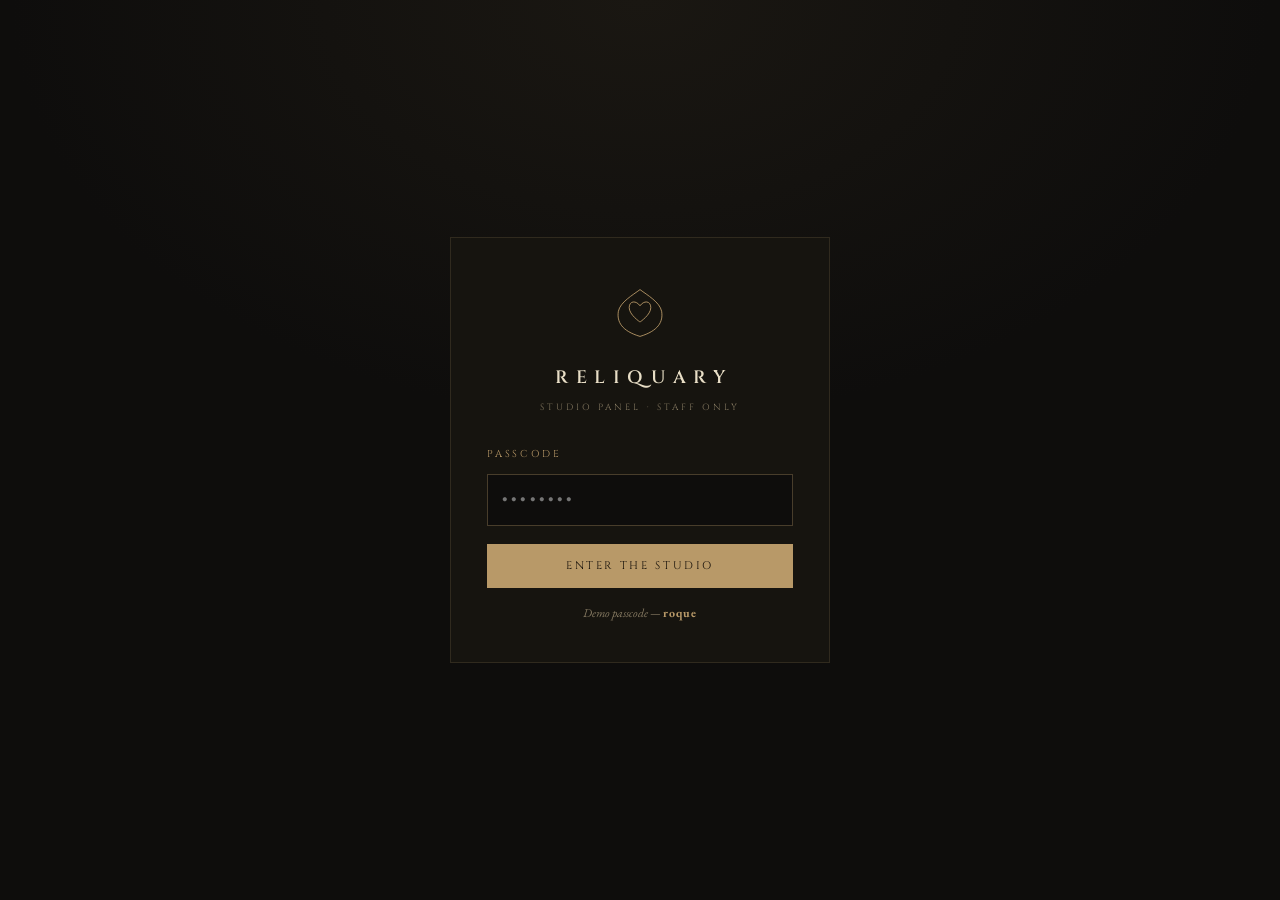
==== admin/index.html @ ed3ef377 "Add the Studio Panel — full back-office admin at /admin/ A complete studio-management dashboard: pas" ====
<!doctype html>
<html lang="en">
<head>
<meta charset="utf-8" />
<meta name="viewport" content="width=device-width,initial-scale=1,viewport-fit=cover" />
<meta name="theme-color" content="#0E0D0C" />
<meta name="robots" content="noindex,nofollow" />
<title>Reliquary · Studio Panel</title>
<link rel="icon" href="../assets/svg/favicon.svg" type="image/svg+xml" />
<link rel="preconnect" href="https://fonts.googleapis.com" crossorigin />
<link rel="preconnect" href="https://fonts.gstatic.com" crossorigin />
<link href="https://fonts.googleapis.com/css2?family=Cinzel:wght@400;500;600;700&family=EB+Garamond:ital,wght@0,400;0,500;1,400&family=Cormorant+Garamond:ital,wght@0,400;0,500;1,400&display=swap" rel="stylesheet" />
<link rel="stylesheet" href="admin.css" />
</head>
<body>

<!-- =========================================================
     LOGIN GATE
========================================================= -->
<div class="gate" id="gate">
  <div class="gate__card">
    <svg class="gate__sigil" viewBox="0 0 60 60" fill="none" stroke="currentColor" stroke-width="1">
      <path d="M30 4 C 38 10, 52 18, 54 28 C 56 40, 50 50, 30 56 C 10 50, 4 40, 6 28 C 8 18, 22 10, 30 4 Z" />
      <path d="M30 22 C 26 16, 18 16, 18 24 C 18 32, 30 40, 30 40 C 30 40, 42 32, 42 24 C 42 16, 34 16, 30 22 Z" />
    </svg>
    <div class="gate__word">RELIQUARY</div>
    <div class="gate__sub">Studio Panel · Staff Only</div>
    <form class="gate__form" id="gateForm">
      <label for="gatePass">Passcode</label>
      <input type="password" id="gatePass" autocomplete="off" placeholder="••••••••" />
      <button type="submit">Enter the Studio</button>
      <p class="gate__err" id="gateErr" hidden>Incorrect passcode.</p>
      <p class="gate__hint">Demo passcode — <strong>roque</strong></p>
    </form>
  </div>
</div>

<!-- =========================================================
     APP SHELL
========================================================= -->
<div class="app" id="app" hidden>

  <aside class="side" id="side">
    <a class="side__brand" href="../index.html">
      <svg viewBox="0 0 60 60" fill="none" stroke="currentColor" stroke-width="1">
        <path d="M30 4 C 38 10, 52 18, 54 28 C 56 40, 50 50, 30 56 C 10 50, 4 40, 6 28 C 8 18, 22 10, 30 4 Z" />
        <path d="M30 22 C 26 16, 18 16, 18 24 C 18 32, 30 40, 30 40 C 30 40, 42 32, 42 24 C 42 16, 34 16, 30 22 Z" />
      </svg>
      <span>RELIQUARY<small>STUDIO PANEL</small></span>
    </a>

    <nav class="side__nav" id="nav">
      <a href="#dashboard" data-view="dashboard">
        <svg viewBox="0 0 24 24" fill="none" stroke="currentColor" stroke-width="1.4"><rect x="3" y="3" width="8" height="8"/><rect x="13" y="3" width="8" height="8"/><rect x="3" y="13" width="8" height="8"/><rect x="13" y="13" width="8" height="8"/></svg>
        <span>Dashboard</span>
      </a>
      <a href="#requests" data-view="requests">
        <svg viewBox="0 0 24 24" fill="none" stroke="currentColor" stroke-width="1.4"><path d="M4 4h16v12H8l-4 4z"/><path d="M8 9h8M8 12h5"/></svg>
        <span>Requests</span><i class="side__count" id="cntRequests"></i>
      </a>
      <a href="#upcoming" data-view="upcoming">
        <svg viewBox="0 0 24 24" fill="none" stroke="currentColor" stroke-width="1.4"><rect x="3" y="5" width="18" height="16"/><path d="M3 9h18M8 3v4M16 3v4"/><circle cx="12" cy="14" r="2.4"/></svg>
        <span>Upcoming</span><i class="side__count" id="cntUpcoming"></i>
      </a>
      <a href="#completed" data-view="completed">
        <svg viewBox="0 0 24 24" fill="none" stroke="currentColor" stroke-width="1.4"><circle cx="12" cy="12" r="9"/><path d="M8 12l3 3 5-6"/></svg>
        <span>Completed</span>
      </a>
      <a href="#calendar" data-view="calendar">
        <svg viewBox="0 0 24 24" fill="none" stroke="currentColor" stroke-width="1.4"><rect x="3" y="5" width="18" height="16"/><path d="M3 10h18M8 3v4M16 3v4M7 14h3v3H7z"/></svg>
        <span>Calendar</span>
      </a>
      <a href="#staff" data-view="staff">
        <svg viewBox="0 0 24 24" fill="none" stroke="currentColor" stroke-width="1.4"><circle cx="9" cy="8" r="3.4"/><path d="M3 20c0-3.5 3-5.5 6-5.5s6 2 6 5.5"/><circle cx="17.5" cy="9" r="2.6"/><path d="M16 14.4c3 .3 5 2.3 5 5.6"/></svg>
        <span>Staff</span>
      </a>
      <a href="#analytics" data-view="analytics">
        <svg viewBox="0 0 24 24" fill="none" stroke="currentColor" stroke-width="1.4"><path d="M4 20V4M4 20h16"/><path d="M8 17v-5M13 17V8M18 17v-8"/></svg>
        <span>Analytics</span>
      </a>
      <a href="#accounting" data-view="accounting">
        <svg viewBox="0 0 24 24" fill="none" stroke="currentColor" stroke-width="1.4"><rect x="4" y="3" width="16" height="18"/><path d="M8 7h8M8 11h8M8 15h5"/></svg>
        <span>Accounting</span>
      </a>
      <a href="#settings" data-view="settings">
        <svg viewBox="0 0 24 24" fill="none" stroke="currentColor" stroke-width="1.4"><circle cx="12" cy="12" r="3.2"/><path d="M12 2v3M12 19v3M2 12h3M19 12h3M5 5l2 2M17 17l2 2M19 5l-2 2M7 17l-2 2"/></svg>
        <span>Settings</span>
      </a>
    </nav>

    <button class="side__out" id="signOut">
      <svg viewBox="0 0 24 24" fill="none" stroke="currentColor" stroke-width="1.4"><path d="M14 4H6v16h8M10 12h10M17 8l4 4-4 4"/></svg>
      <span>Sign out</span>
    </button>
  </aside>

  <div class="main">
    <header class="top">
      <button class="top__menu" id="menuToggle" aria-label="Menu">
        <span></span><span></span><span></span>
      </button>
      <div class="top__titles">
        <h1 id="viewTitle">Dashboard</h1>
        <p id="viewSub">—</p>
      </div>
      <div class="top__meta">
        <span class="top__date" id="topDate">—</span>
        <span class="top__who">Isaac Roque</span>
      </div>
    </header>
    <main class="view" id="view"><!-- rendered by admin.js --></main>
  </div>

  <div class="scrim" id="scrim"></div>
</div>

<script src="admin.js" defer></script>
</body>
</html>
---- admin/admin.css ----
/* =========================================================
   RELIQUARY · Studio Panel — dark back-office
========================================================= */
:root{
  --bg:#0E0D0C;
  --panel:#16140F;
  --raised:#1E1B14;
  --raised-2:#252118;
  --line:rgba(184,153,104,.16);
  --line-strong:rgba(184,153,104,.34);
  --fg:#E8DEC6;
  --fg-mid:#B5A988;
  --fg-mute:#867A62;
  --brass:#B89968;
  --brass-bright:#D6B978;
  --crimson:#B0413F;
  --crimson-deep:#7A1D22;
  --sage:#84976A;
  --gold:#C9A45C;
  --blue:#6F8A9C;

  --display:'Cinzel',serif;
  --italic:'Cormorant Garamond',serif;
  --serif:'EB Garamond',serif;

  --ease:cubic-bezier(.22,.61,.36,1);
  --side-w:248px;
}

*,*::before,*::after{box-sizing:border-box;margin:0;padding:0}
html,body{height:100%}
body{
  font-family:var(--serif);
  font-size:15px;
  background:var(--bg);
  color:var(--fg);
  -webkit-font-smoothing:antialiased;
  line-height:1.5;
}
a{color:inherit;text-decoration:none}
button,input,select,textarea{font:inherit;color:inherit}
button{cursor:pointer;background:none;border:0}
ul,ol{list-style:none}
::selection{background:var(--crimson-deep);color:var(--fg)}
::-webkit-scrollbar{width:10px;height:10px}
::-webkit-scrollbar-track{background:var(--bg)}
::-webkit-scrollbar-thumb{background:var(--raised-2);border:2px solid var(--bg);border-radius:6px}

h1,h2,h3,h4{font-family:var(--display);font-weight:500;letter-spacing:.02em}
.kick{
  font-family:var(--display);font-size:10px;letter-spacing:.3em;
  text-transform:uppercase;color:var(--brass);
}

/* =========================================================
   LOGIN GATE
========================================================= */
.gate{
  position:fixed;inset:0;z-index:100;
  display:grid;place-items:center;
  background:
    radial-gradient(900px 600px at 50% 0%, #1A1712 0%, #0E0D0C 70%),
    var(--bg);
  padding:24px;
}
.gate__card{
  width:min(380px,92vw);
  text-align:center;
  border:1px solid var(--line);
  background:var(--panel);
  padding:48px 36px 40px;
}
.gate__sigil{width:54px;height:54px;color:var(--brass);margin:0 auto 18px}
.gate__word{font-family:var(--display);font-weight:600;letter-spacing:.42em;font-size:18px;padding-left:.42em}
.gate__sub{
  font-family:var(--display);font-size:9px;letter-spacing:.34em;text-transform:uppercase;
  color:var(--fg-mute);margin-top:10px;
}
.gate__form{display:flex;flex-direction:column;gap:12px;margin-top:32px;text-align:left}
.gate__form label{font-family:var(--display);font-size:10px;letter-spacing:.28em;text-transform:uppercase;color:var(--brass)}
.gate__form input{
  padding:13px 14px;background:var(--bg);
  border:1px solid var(--line-strong);
  color:var(--fg);font-size:16px;letter-spacing:.2em;
  transition:border-color .2s var(--ease);
}
.gate__form input:focus{outline:0;border-color:var(--brass)}
.gate__form button{
  margin-top:6px;padding:14px;
  background:var(--brass);color:#161009;
  font-family:var(--display);font-size:11px;letter-spacing:.24em;text-transform:uppercase;
  transition:background .2s var(--ease),transform .2s var(--ease);
}
.gate__form button:hover{background:var(--brass-bright);transform:translateY(-1px)}
.gate__err{color:var(--crimson);font-style:italic;font-size:14px;text-align:center}
.gate__hint{
  text-align:center;color:var(--fg-mute);font-size:12px;font-style:italic;
  margin-top:4px;
}
.gate__hint strong{color:var(--brass);font-style:normal;letter-spacing:.1em}

/* =========================================================
   APP LAYOUT
========================================================= */
.app{display:grid;grid-template-columns:var(--side-w) 1fr;min-height:100vh}

.side{
  background:var(--panel);
  border-right:1px solid var(--line);
  display:flex;flex-direction:column;
  position:sticky;top:0;height:100vh;
  z-index:40;
}
.side__brand{
  display:flex;align-items:center;gap:12px;
  padding:22px 22px 20px;
  border-bottom:1px solid var(--line);
}
.side__brand svg{width:30px;height:30px;color:var(--brass);flex:none}
.side__brand span{
  font-family:var(--display);font-weight:600;letter-spacing:.22em;font-size:14px;
  display:flex;flex-direction:column;gap:3px;
}
.side__brand small{font-size:8px;letter-spacing:.3em;color:var(--fg-mute);font-weight:400}

.side__nav{display:flex;flex-direction:column;padding:14px 12px;gap:2px;flex:1;overflow-y:auto}
.side__nav a{
  display:flex;align-items:center;gap:13px;
  padding:11px 14px;border-radius:3px;
  font-size:14px;color:var(--fg-mid);
  position:relative;
  transition:background .18s var(--ease),color .18s var(--ease);
}
.side__nav a svg{width:18px;height:18px;flex:none;opacity:.8}
.side__nav a:hover{background:var(--raised);color:var(--fg)}
.side__nav a.is-active{background:var(--raised-2);color:var(--fg)}
.side__nav a.is-active::before{
  content:"";position:absolute;left:0;top:8px;bottom:8px;width:2px;background:var(--brass);
}
.side__count{
  margin-left:auto;
  font-family:var(--display);font-style:normal;font-size:10px;
  min-width:20px;height:20px;padding:0 6px;
  display:inline-flex;align-items:center;justify-content:center;
  background:var(--crimson-deep);color:var(--fg);border-radius:999px;
  letter-spacing:.04em;
}
.side__count:empty{display:none}

.side__out{
  display:flex;align-items:center;gap:13px;
  padding:16px 26px;border-top:1px solid var(--line);
  font-size:13px;color:var(--fg-mute);
  transition:color .18s var(--ease);
}
.side__out svg{width:17px;height:17px}
.side__out:hover{color:var(--crimson)}

.main{display:flex;flex-direction:column;min-width:0}

.top{
  display:flex;align-items:center;gap:18px;
  padding:20px 32px;
  border-bottom:1px solid var(--line);
  background:var(--bg);
  position:sticky;top:0;z-index:30;
}
.top__menu{display:none;flex-direction:column;gap:4px;width:30px}
.top__menu span{display:block;height:1.5px;background:var(--fg);width:20px}
.top__titles{flex:1;min-width:0}
.top__titles h1{font-size:24px;letter-spacing:.04em}
.top__titles p{font-size:13px;color:var(--fg-mute);font-style:italic;margin-top:2px}
.top__meta{text-align:right;display:flex;flex-direction:column;gap:3px}
.top__date{font-family:var(--display);font-size:10px;letter-spacing:.2em;color:var(--brass);text-transform:uppercase}
.top__who{font-size:13px;color:var(--fg-mid)}

.view{padding:32px;flex:1;max-width:1380px;width:100%}

.scrim{
  display:none;position:fixed;inset:0;z-index:35;
  background:rgba(0,0,0,.6);backdrop-filter:blur(2px);
}

/* =========================================================
   SHARED COMPONENTS
========================================================= */
.row{display:flex;gap:20px;flex-wrap:wrap}
.section-gap{margin-top:34px}
.muted{color:var(--fg-mute)}
.eyebrow{
  font-family:var(--display);font-size:11px;letter-spacing:.26em;text-transform:uppercase;
  color:var(--brass);margin-bottom:16px;display:flex;align-items:center;gap:12px;
}
.eyebrow::after{content:"";flex:1;height:1px;background:var(--line)}

/* stat tiles */
.stats{display:grid;grid-template-columns:repeat(auto-fit,minmax(190px,1fr));gap:16px}
.stat{
  border:1px solid var(--line);background:var(--panel);
  padding:22px 22px 20px;
  position:relative;overflow:hidden;
}
.stat::after{
  content:"";position:absolute;right:-20px;top:-20px;width:80px;height:80px;
  border:1px solid var(--line);border-radius:50%;
}
.stat__label{font-family:var(--display);font-size:10px;letter-spacing:.22em;text-transform:uppercase;color:var(--fg-mute)}
.stat__value{font-family:var(--display);font-weight:600;font-size:34px;color:var(--fg);margin-top:10px;line-height:1}
.stat__sub{font-size:12.5px;color:var(--fg-mid);margin-top:8px;font-style:italic}
.stat__sub.up{color:var(--sage)}
.stat__sub.down{color:var(--crimson)}

/* cards */
.card{border:1px solid var(--line);background:var(--panel)}
.card__head{
  display:flex;align-items:center;justify-content:space-between;gap:14px;
  padding:18px 22px;border-bottom:1px solid var(--line);
}
.card__head h3{font-size:16px;letter-spacing:.06em}
.card__body{padding:22px}
.card__body--flush{padding:0}

/* badges / status pills */
.pill{
  display:inline-flex;align-items:center;gap:6px;
  font-family:var(--display);font-size:9.5px;letter-spacing:.16em;text-transform:uppercase;
  padding:5px 10px;border:1px solid currentColor;border-radius:999px;
  white-space:nowrap;
}
.pill::before{content:"";width:5px;height:5px;border-radius:50%;background:currentColor}
.pill--new{color:var(--gold)}
.pill--reviewing{color:var(--blue)}
.pill--scheduled,.pill--upcoming{color:var(--brass)}
.pill--completed,.pill--paid{color:var(--sage)}
.pill--declined,.pill--cancelled,.pill--owing{color:var(--crimson)}
.pill--hold{color:var(--blue)}

/* buttons */
.btn{
  display:inline-flex;align-items:center;gap:8px;
  padding:10px 16px;
  font-family:var(--display);font-size:10px;letter-spacing:.18em;text-transform:uppercase;
  border:1px solid var(--line-strong);color:var(--fg);
  transition:background .18s var(--ease),border-color .18s var(--ease),color .18s var(--ease),transform .18s var(--ease);
}
.btn:hover{border-color:var(--brass);color:var(--brass-bright);transform:translateY(-1px)}
.btn--solid{background:var(--brass);color:#161009;border-color:var(--brass)}
.btn--solid:hover{background:var(--brass-bright);color:#161009;border-color:var(--brass-bright)}
.btn--danger:hover{border-color:var(--crimson);color:var(--crimson)}
.btn--sage:hover{border-color:var(--sage);color:var(--sage)}
.btn--sm{padding:7px 12px;font-size:9px}
.btn svg{width:13px;height:13px}

/* tables */
.tbl{width:100%;border-collapse:collapse;font-size:14px}
.tbl th{
  text-align:left;font-family:var(--display);font-weight:500;
  font-size:10px;letter-spacing:.18em;text-transform:uppercase;color:var(--fg-mute);
  padding:13px 16px;border-bottom:1px solid var(--line);
}
.tbl td{padding:15px 16px;border-bottom:1px solid var(--line);vertical-align:middle}
.tbl tr:last-child td{border-bottom:0}
.tbl tbody tr{transition:background .15s var(--ease)}
.tbl tbody tr:hover{background:var(--raised)}
.tbl .num{font-family:var(--display);text-align:right;letter-spacing:.02em}
.tbl__name{font-family:var(--italic);font-style:italic;font-size:17px;color:var(--fg)}
.tbl__meta{font-size:12px;color:var(--fg-mute)}

/* avatar chip */
.who{display:flex;align-items:center;gap:11px}
.ava{
  width:34px;height:34px;flex:none;border-radius:50%;
  display:grid;place-items:center;
  font-family:var(--display);font-size:12px;letter-spacing:.04em;
  border:1px solid var(--line-strong);
  background:var(--raised-2);color:var(--brass);
}

/* empty state */
.empty{
  text-align:center;padding:60px 20px;color:var(--fg-mute);
}
.empty svg{width:46px;height:46px;color:var(--line-strong);margin-bottom:14px}
.empty p{font-family:var(--italic);font-style:italic;font-size:18px}

/* =========================================================
   DASHBOARD
========================================================= */
.dash-grid{display:grid;grid-template-columns:1.6fr 1fr;gap:20px;margin-top:24px}
.agenda{display:flex;flex-direction:column}
.agenda__item{
  display:flex;align-items:center;gap:16px;
  padding:15px 22px;border-bottom:1px solid var(--line);
}
.agenda__item:last-child{border-bottom:0}
.agenda__time{
  font-family:var(--display);font-size:13px;color:var(--brass);
  width:74px;flex:none;letter-spacing:.04em;
}
.agenda__body{flex:1;min-width:0}
.agenda__body strong{font-family:var(--italic);font-style:italic;font-size:17px;font-weight:500;display:block}
.agenda__body span{font-size:12.5px;color:var(--fg-mute)}

/* request preview list on dashboard */
.minilist{display:flex;flex-direction:column}
.minilist__item{
  padding:14px 22px;border-bottom:1px solid var(--line);
  display:flex;align-items:center;justify-content:space-between;gap:12px;
}
.minilist__item:last-child{border-bottom:0}
.minilist__item strong{font-family:var(--italic);font-style:italic;font-size:16px;font-weight:500}
.minilist__item span{font-size:12px;color:var(--fg-mute);display:block}

/* =========================================================
   REQUEST CARDS
========================================================= */
.reqs{display:grid;grid-template-columns:repeat(auto-fill,minmax(340px,1fr));gap:18px;margin-top:8px}
.req{
  border:1px solid var(--line);background:var(--panel);
  display:flex;flex-direction:column;
  transition:border-color .2s var(--ease),transform .2s var(--ease);
}
.req:hover{border-color:var(--line-strong);transform:translateY(-2px)}
.req__top{display:flex;align-items:flex-start;justify-content:space-between;gap:12px;padding:18px 20px 12px}
.req__name{font-family:var(--italic);font-style:italic;font-size:21px;font-weight:500;line-height:1.2}
.req__email{font-size:12.5px;color:var(--fg-mute);margin-top:3px}
.req__body{padding:4px 20px 16px;display:flex;flex-direction:column;gap:12px}
.req__line{display:flex;gap:10px;font-size:13.5px}
.req__line dt{font-family:var(--display);font-size:9px;letter-spacing:.16em;text-transform:uppercase;color:var(--fg-mute);width:74px;flex:none;padding-top:3px}
.req__line dd{color:var(--fg-mid)}
.req__dates{display:flex;flex-wrap:wrap;gap:6px}
.req__date{
  font-family:var(--display);font-size:10px;letter-spacing:.06em;
  padding:4px 9px;border:1px solid var(--line-strong);color:var(--brass);
}
.req__story{
  font-family:var(--italic);font-style:italic;font-size:15px;color:var(--fg-mid);
  border-left:2px solid var(--line-strong);padding-left:12px;
}
.req__foot{
  display:flex;gap:8px;padding:14px 20px;border-top:1px solid var(--line);
  margin-top:auto;
}
.req__foot .btn{flex:1;justify-content:center}

/* =========================================================
   CALENDAR
========================================================= */
.cal-wrap{border:1px solid var(--line);background:var(--panel);margin-top:8px}
.cal-bar{display:flex;align-items:center;justify-content:space-between;padding:18px 22px;border-bottom:1px solid var(--line)}
.cal-bar h3{font-size:18px;letter-spacing:.08em}
.cal-nav{display:flex;gap:8px}
.cal-nav button{
  width:34px;height:34px;border:1px solid var(--line-strong);
  display:grid;place-items:center;color:var(--fg);
  transition:background .18s var(--ease),border-color .18s var(--ease);
}
.cal-nav button:hover{background:var(--raised-2);border-color:var(--brass)}
.cal-nav button svg{width:14px;height:14px}
.cal-head{display:grid;grid-template-columns:repeat(7,1fr)}
.cal-head span{
  padding:12px;text-align:center;
  font-family:var(--display);font-size:9px;letter-spacing:.18em;text-transform:uppercase;color:var(--fg-mute);
  border-bottom:1px solid var(--line);
}
.cal-grid{display:grid;grid-template-columns:repeat(7,1fr)}
.cal-cell{
  min-height:104px;padding:8px;
  border-right:1px solid var(--line);border-bottom:1px solid var(--line);
  display:flex;flex-direction:column;gap:4px;
}
.cal-cell:nth-child(7n){border-right:0}
.cal-cell--out{background:var(--bg);opacity:.4}
.cal-cell--today{background:var(--raised)}
.cal-date{font-family:var(--display);font-size:12px;color:var(--fg-mute)}
.cal-cell--today .cal-date{color:var(--brass);font-weight:600}
.cal-ev{
  font-size:11px;padding:3px 6px;border-left:2px solid var(--brass);
  background:var(--raised-2);color:var(--fg-mid);
  white-space:nowrap;overflow:hidden;text-overflow:ellipsis;
}
.cal-ev--booking{border-left-color:var(--brass)}
.cal-ev--consult{border-left-color:var(--blue)}
.cal-ev--closed{border-left-color:var(--crimson);color:var(--fg-mute);font-style:italic}

/* =========================================================
   STAFF
========================================================= */
.staff-grid{display:grid;grid-template-columns:repeat(auto-fill,minmax(300px,1fr));gap:18px;margin-top:8px}
.staff-card{border:1px solid var(--line);background:var(--panel);padding:24px}
.staff-card__top{display:flex;align-items:center;gap:14px}
.staff-card .ava{width:52px;height:52px;font-size:17px}
.staff-card__name{font-family:var(--italic);font-style:italic;font-size:22px;font-weight:500}
.staff-card__role{font-family:var(--display);font-size:9px;letter-spacing:.2em;text-transform:uppercase;color:var(--brass)}
.staff-stats{display:flex;gap:22px;margin:20px 0;padding:16px 0;border-top:1px solid var(--line);border-bottom:1px solid var(--line)}
.staff-stats div{flex:1}
.staff-stats b{font-family:var(--display);font-size:22px;display:block;color:var(--fg)}
.staff-stats span{font-size:11px;color:var(--fg-mute)}
.sched{display:flex;gap:5px}
.sched__day{
  flex:1;text-align:center;padding:9px 0;
  font-family:var(--display);font-size:10px;letter-spacing:.04em;
  border:1px solid var(--line);color:var(--fg-mute);
}
.sched__day--on{background:var(--raised-2);border-color:var(--line-strong);color:var(--brass)}

/* =========================================================
   ANALYTICS — hand-drawn SVG charts
========================================================= */
.chart{width:100%;height:auto;overflow:visible}
.bar{fill:var(--brass);transition:fill .2s var(--ease)}
.bar:hover{fill:var(--brass-bright)}
.chart text{font-family:var(--display);fill:var(--fg-mute)}
.chart-axis{stroke:var(--line);stroke-width:1}
.breakdown{display:flex;flex-direction:column;gap:14px}
.breakdown__row{display:flex;flex-direction:column;gap:6px}
.breakdown__top{display:flex;justify-content:space-between;font-size:13px}
.breakdown__top b{font-family:var(--display);color:var(--fg)}
.breakdown__track{height:8px;background:var(--raised-2);border:1px solid var(--line)}
.breakdown__fill{height:100%;background:var(--brass)}

/* =========================================================
   ACCOUNTING
========================================================= */
.led-amt{font-family:var(--display);letter-spacing:.02em}
.led-amt--in{color:var(--sage)}
.led-amt--out{color:var(--crimson)}

/* =========================================================
   SETTINGS / FORMS
========================================================= */
.form-grid{display:grid;grid-template-columns:1fr 1fr;gap:20px 24px}
.fld{display:flex;flex-direction:column;gap:7px}
.fld--wide{grid-column:1/-1}
.fld label{font-family:var(--display);font-size:10px;letter-spacing:.2em;text-transform:uppercase;color:var(--brass)}
.fld input,.fld select,.fld textarea{
  padding:11px 13px;background:var(--bg);
  border:1px solid var(--line-strong);color:var(--fg);font-size:15px;
  transition:border-color .18s var(--ease);
}
.fld input:focus,.fld select:focus,.fld textarea:focus{outline:0;border-color:var(--brass)}
.fld textarea{resize:vertical;min-height:88px}
.fld__hint{font-size:12px;color:var(--fg-mute);font-style:italic}

/* toast */
.toast{
  position:fixed;bottom:26px;left:50%;transform:translateX(-50%) translateY(20px);
  background:var(--raised-2);border:1px solid var(--brass);
  color:var(--fg);padding:13px 22px;
  font-family:var(--display);font-size:11px;letter-spacing:.14em;text-transform:uppercase;
  z-index:80;opacity:0;pointer-events:none;
  transition:opacity .3s var(--ease),transform .3s var(--ease);
}
.toast.show{opacity:1;transform:translateX(-50%) translateY(0)}

/* =========================================================
   RESPONSIVE
========================================================= */
@media (max-width:1100px){
  .dash-grid{grid-template-columns:1fr}
}
@media (max-width:880px){
  :root{--side-w:260px}
  .app{grid-template-columns:1fr}
  .side{
    position:fixed;top:0;left:0;bottom:0;width:var(--side-w);
    transform:translateX(-100%);transition:transform .3s var(--ease);
  }
  body.nav-open .side{transform:translateX(0)}
  body.nav-open .scrim{display:block}
  .top__menu{display:flex}
  .top{padding:16px 20px}
  .view{padding:22px 18px}
  .top__meta{display:none}
  .form-grid{grid-template-columns:1fr}
}
@media (max-width:560px){
  .top__titles h1{font-size:20px}
  .stat__value{font-size:28px}
  .reqs{grid-template-columns:1fr}
  .cal-cell{min-height:74px}
  .cal-ev{font-size:9px}
  .view{padding:18px 14px}
  .tbl{font-size:13px}
  .tbl th,.tbl td{padding:11px 10px}
  .hide-sm{display:none}
}
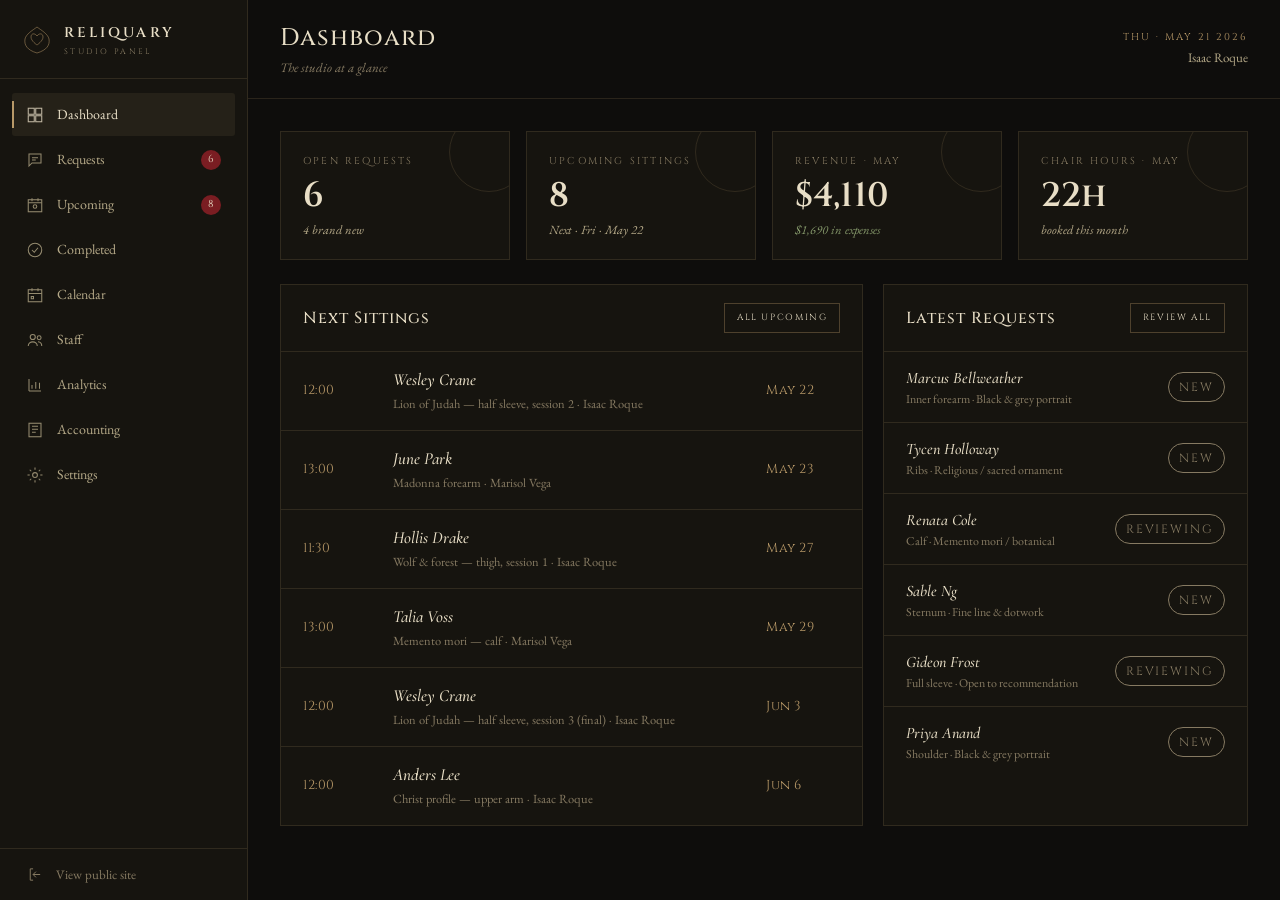
==== commit 525d45a8: "Remove the admin passcode gate — it's a demo, open it straight up The /admin/ panel now loads direct" ====
--- a/admin/index.html
+++ b/admin/index.html
@@ -15,30 +15,9 @@
 <body>
 
 <!-- =========================================================
-     LOGIN GATE
-========================================================= -->
-<div class="gate" id="gate">
-  <div class="gate__card">
-    <svg class="gate__sigil" viewBox="0 0 60 60" fill="none" stroke="currentColor" stroke-width="1">
-      <path d="M30 4 C 38 10, 52 18, 54 28 C 56 40, 50 50, 30 56 C 10 50, 4 40, 6 28 C 8 18, 22 10, 30 4 Z" />
-      <path d="M30 22 C 26 16, 18 16, 18 24 C 18 32, 30 40, 30 40 C 30 40, 42 32, 42 24 C 42 16, 34 16, 30 22 Z" />
-    </svg>
-    <div class="gate__word">RELIQUARY</div>
-    <div class="gate__sub">Studio Panel · Staff Only</div>
-    <form class="gate__form" id="gateForm">
-      <label for="gatePass">Passcode</label>
-      <input type="password" id="gatePass" autocomplete="off" placeholder="••••••••" />
-      <button type="submit">Enter the Studio</button>
-      <p class="gate__err" id="gateErr" hidden>Incorrect passcode.</p>
-      <p class="gate__hint">Demo passcode — <strong>roque</strong></p>
-    </form>
-  </div>
-</div>
-
-<!-- =========================================================
      APP SHELL
 ========================================================= -->
-<div class="app" id="app" hidden>
+<div class="app" id="app">
 
   <aside class="side" id="side">
     <a class="side__brand" href="../index.html">
@@ -88,10 +67,10 @@
       </a>
     </nav>
 
-    <button class="side__out" id="signOut">
-      <svg viewBox="0 0 24 24" fill="none" stroke="currentColor" stroke-width="1.4"><path d="M14 4H6v16h8M10 12h10M17 8l4 4-4 4"/></svg>
-      <span>Sign out</span>
-    </button>
+    <a class="side__out" href="../index.html">
+      <svg viewBox="0 0 24 24" fill="none" stroke="currentColor" stroke-width="1.4"><path d="M10 4H6v16h4M14 8l-4 4 4 4M10 12h10"/></svg>
+      <span>View public site</span>
+    </a>
   </aside>
 
   <div class="main">
--- a/admin/admin.css
+++ b/admin/admin.css
@@ -53,53 +53,6 @@
 }
 
 /* =========================================================
-   LOGIN GATE
-========================================================= */
-.gate{
-  position:fixed;inset:0;z-index:100;
-  display:grid;place-items:center;
-  background:
-    radial-gradient(900px 600px at 50% 0%, #1A1712 0%, #0E0D0C 70%),
-    var(--bg);
-  padding:24px;
-}
-.gate__card{
-  width:min(380px,92vw);
-  text-align:center;
-  border:1px solid var(--line);
-  background:var(--panel);
-  padding:48px 36px 40px;
-}
-.gate__sigil{width:54px;height:54px;color:var(--brass);margin:0 auto 18px}
-.gate__word{font-family:var(--display);font-weight:600;letter-spacing:.42em;font-size:18px;padding-left:.42em}
-.gate__sub{
-  font-family:var(--display);font-size:9px;letter-spacing:.34em;text-transform:uppercase;
-  color:var(--fg-mute);margin-top:10px;
-}
-.gate__form{display:flex;flex-direction:column;gap:12px;margin-top:32px;text-align:left}
-.gate__form label{font-family:var(--display);font-size:10px;letter-spacing:.28em;text-transform:uppercase;color:var(--brass)}
-.gate__form input{
-  padding:13px 14px;background:var(--bg);
-  border:1px solid var(--line-strong);
-  color:var(--fg);font-size:16px;letter-spacing:.2em;
-  transition:border-color .2s var(--ease);
-}
-.gate__form input:focus{outline:0;border-color:var(--brass)}
-.gate__form button{
-  margin-top:6px;padding:14px;
-  background:var(--brass);color:#161009;
-  font-family:var(--display);font-size:11px;letter-spacing:.24em;text-transform:uppercase;
-  transition:background .2s var(--ease),transform .2s var(--ease);
-}
-.gate__form button:hover{background:var(--brass-bright);transform:translateY(-1px)}
-.gate__err{color:var(--crimson);font-style:italic;font-size:14px;text-align:center}
-.gate__hint{
-  text-align:center;color:var(--fg-mute);font-size:12px;font-style:italic;
-  margin-top:4px;
-}
-.gate__hint strong{color:var(--brass);font-style:normal;letter-spacing:.1em}
-
-/* =========================================================
    APP LAYOUT
 ========================================================= */
 .app{display:grid;grid-template-columns:var(--side-w) 1fr;min-height:100vh}
